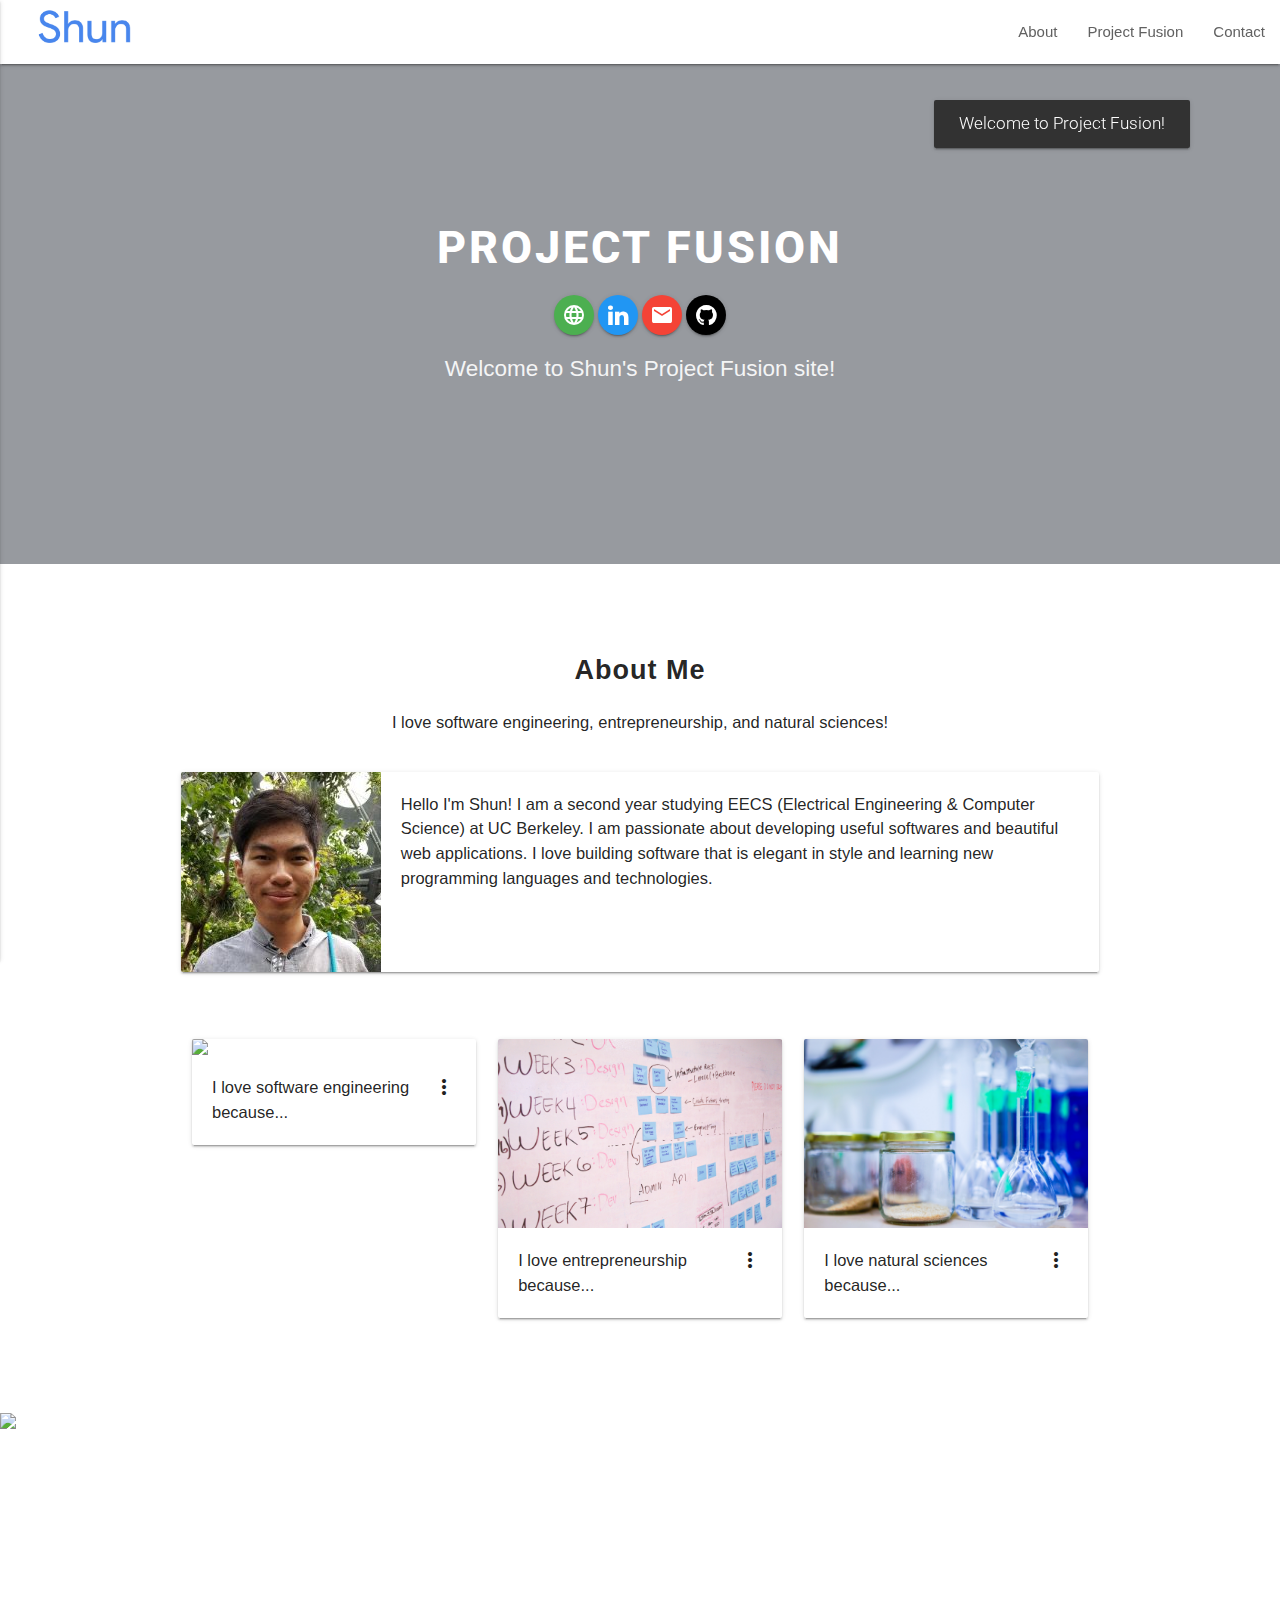
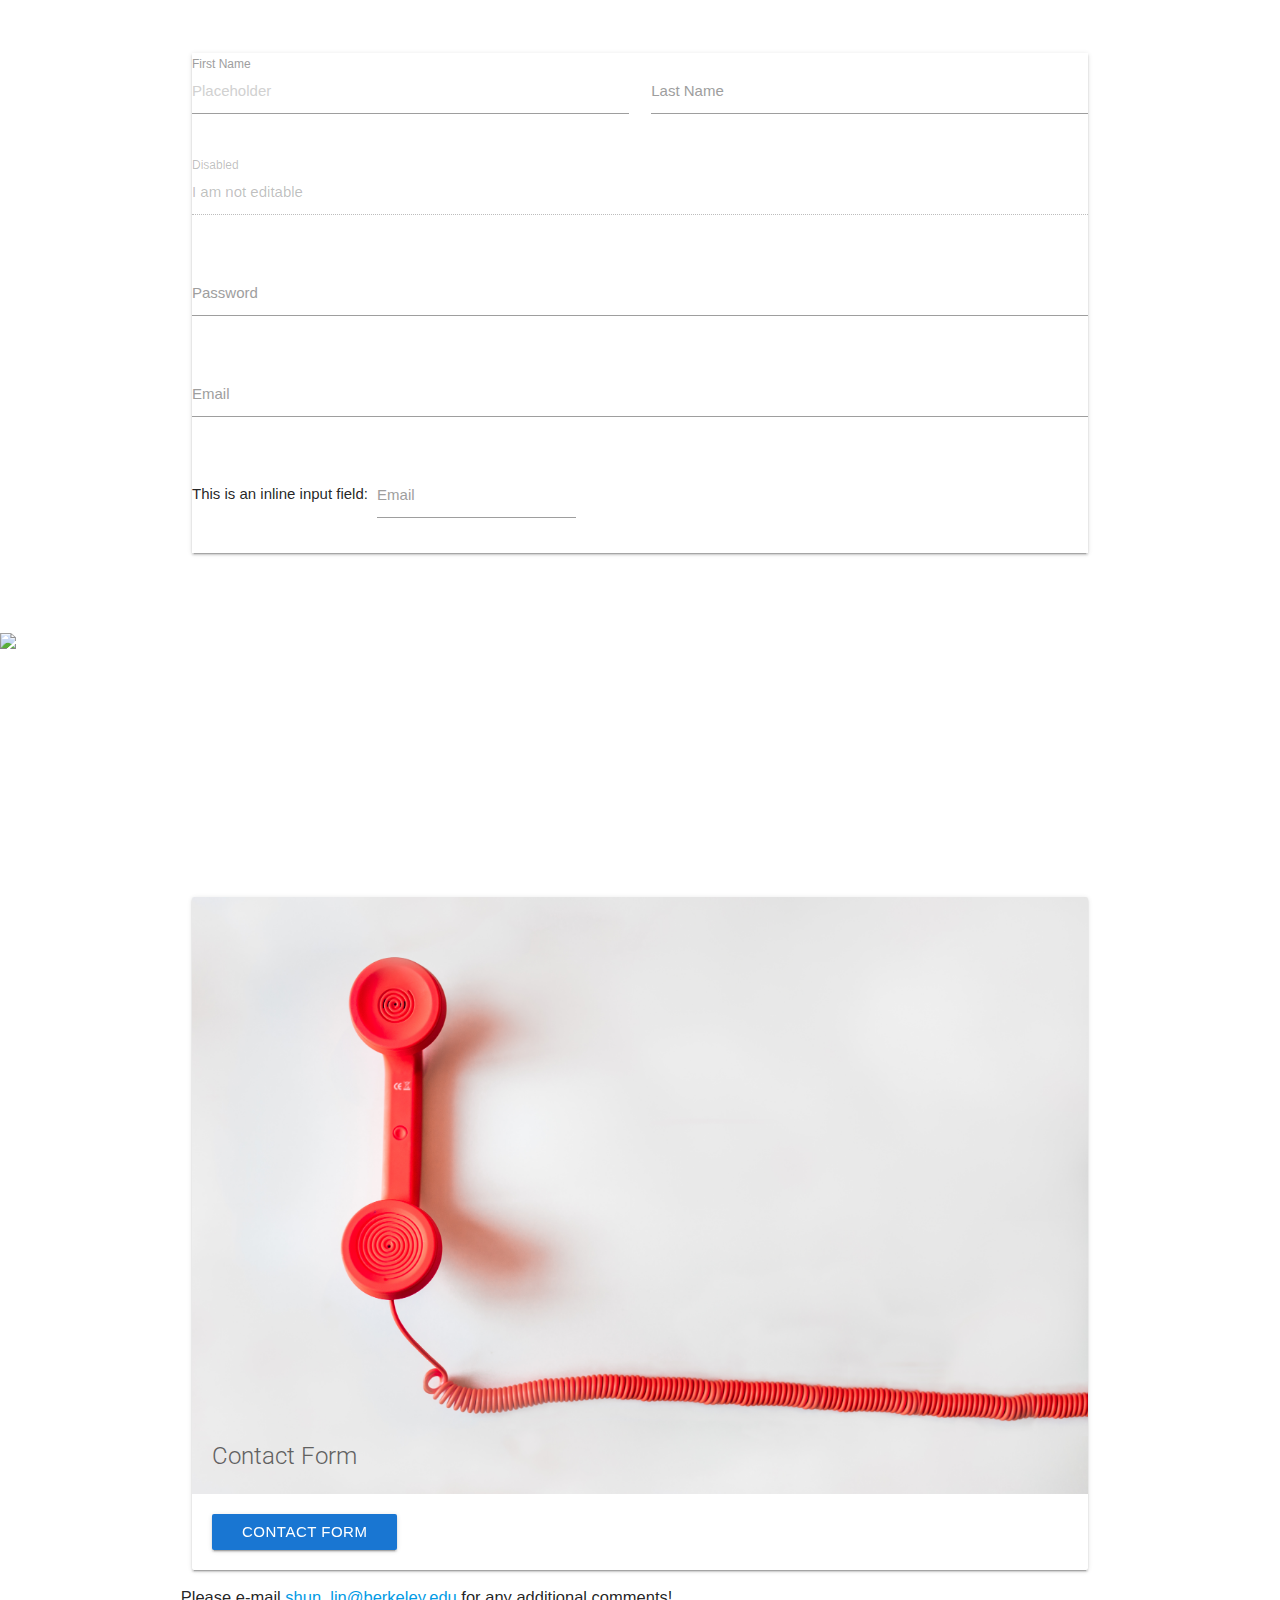
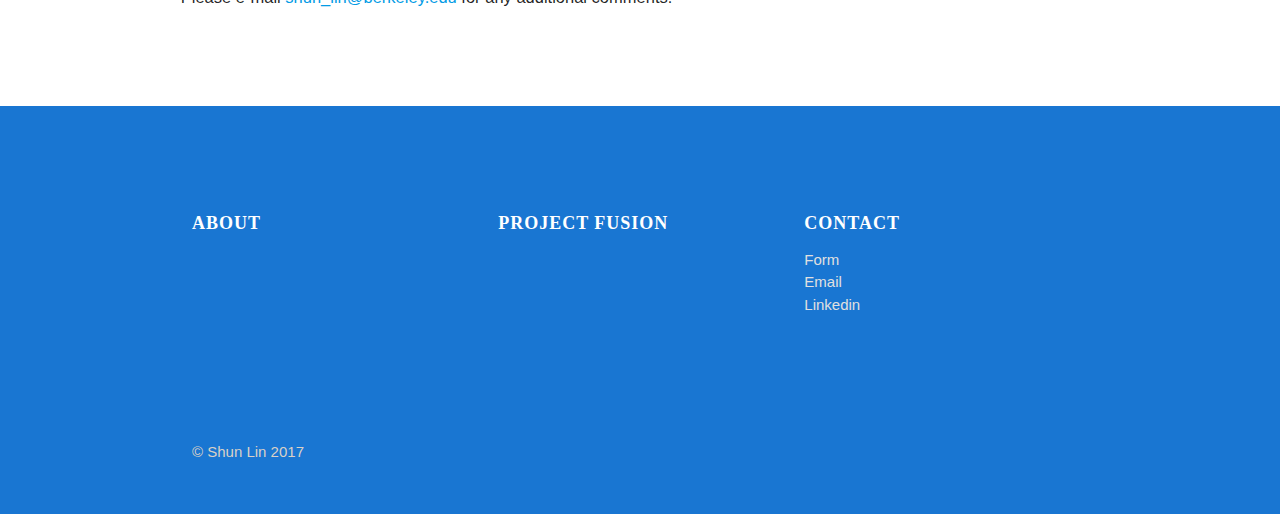
==== ProjectFusion.html @ 544c7315 "update project fusion" ====
<!DOCTYPE html>
<html lang="en-us" ng-app="MB" prefix="og: http://ogp.me/ns#">
<head>

  <!-- <base href="/"> -->
  <meta charset="UTF-8">
  <meta http-equiv="X-UA-Compatible" content="IE=edge,chrome=1" />
  <meta content='width=device-width, initial-scale=1.0, maximum-scale=1.0, user-scalable=0' name='viewport' />

  <!-- Meta Tags for gSuite -->
  <!--To be implemented -->

  <!-- FB Open Graph Tags -->
  <!--To be implemented -->

  <!-- Meta Tags for SEO -->
  <title>Shun Lin | Engineering + Medicine </title>
  <meta name='subject' content='Shun Lin' />
  <meta name='description' content="Welcome to Project Fusion. This is a project inspired by Capital One Summer Summit Challenge and using Yelp Fusion API to pick an eatery or experience for user" />
  <meta name='keywords' content='Project Fusion, Shun Lin, Shun Lin Berkeley, Shun, Lin, Berkeley, Shun Lin EECS, Shun Lin EECS Berkeley, Berkeley Shun Lin' />
  <meta name='url' content='http://shunlin.me' />
  <meta name='reply-to' content='shun_lin@berkeley.edu' />
  <meta name='copyright' content='Shun Lin' />
  <meta name='robots' content='index, follow' />

  <!-- FAVICON -->
  <link rel="apple-touch-icon" sizes="57x57" href="img/favicon/apple-icon-57x57.png">
  <link rel="apple-touch-icon" sizes="60x60" href="img/favicon/apple-icon-60x60.png">
  <link rel="apple-touch-icon" sizes="72x72" href="img/favicon/apple-icon-72x72.png">
  <link rel="apple-touch-icon" sizes="76x76" href="img/favicon/apple-icon-76x76.png">
  <link rel="apple-touch-icon" sizes="114x114" href="img/favicon/apple-icon-114x114.png">
  <link rel="apple-touch-icon" sizes="120x120" href="img/favicon/apple-icon-120x120.png">
  <link rel="apple-touch-icon" sizes="144x144" href="img/favicon/apple-icon-144x144.png">
  <link rel="apple-touch-icon" sizes="152x152" href="img/favicon/apple-icon-152x152.png">
  <link rel="apple-touch-icon" sizes="180x180" href="img/favicon/apple-icon-180x180.png">
  <link rel="icon" type="image/png" sizes="192x192"  href="img/favicon/android-icon-192x192.png">
  <link rel="icon" type="image/png" sizes="32x32" href="img/favicon/favicon-32x32.png">
  <link rel="icon" type="image/png" sizes="96x96" href="img/favicon/favicon-96x96.png">
  <link rel="icon" type="image/png" sizes="16x16" href="img/favicon/favicon-16x16.png">

  <!--Import Google Icon Font-->
  <link rel="stylesheet" href="https://fonts.googleapis.com/icon?family=Material+Icons">
  <!--Import Google Font-->
  <link href="https://fonts.googleapis.com/css?family=Roboto" rel="stylesheet" type="text/css">

  <!--preloader, change pace.css for different themes-->
  <!-- <script src="js/pace.js"></script> -->
  <!-- <link href="css/pace.css" rel="stylesheet" /> -->

  <!--Import materialize css-->
  <link rel="stylesheet" href="css/materialize.min.css">
  <!--Import cover css-->
  <link rel="stylesheet" href="css/cover.css">
  <!--Import centering css-->
  <link rel="stylesheet" href="css/centering.css">
  <!--Import overview.css-->
  <link rel="stylesheet" href="css/overview.css">
  <!--Import custom_tab.css-->
  <link rel="stylesheet" href="css/custom_tab.css">
  <!--Import font awesome (for icons only)-->
  <link rel="stylesheet" href="https://cdnjs.cloudflare.com/ajax/libs/font-awesome/4.4.0/css/font-awesome.min.css">
  <!--Import footer.css-->
  <link rel="stylesheet" href="css/footer.css">
  <!--Import Tinos Font for footer-->
  <link href="https://fonts.googleapis.com/css?family=Tinos" rel="stylesheet">

</head>

<!--side-navbar-->

<ul class="side-nav" id="mobile-demo">
  <li><a href="#about">About</a></li>
  <li><a href="#projfectfusion">Project Fusion</a></li>
  <li><a class="grey-text text-darken-2" href="#contact">Contact</a></li>
</ul>

<!--main-navbar-->
<div class="navbar-fixed">

    <nav class="white">
      <div class="nav-wrapper">
          <a href="index.html" class="brand-logo valign-wrapper">
              <img id="logo" class="responsive-img" width="170px" src="img/logo-long.jpg"> </img>
          </a>
          <a href="#" data-activates="mobile-demo" class="button-collapse grey-text text-darken-2"><i class="material-icons">menu</i></a>
          <ul class="right hide-on-med-and-down">
            <li><a class="dropdown-button grey-text text-darken-2" href="#about">About</a></li>
            <li><a class="dropdown-button grey-text text-darken-2" href="#projectfusion">Project Fusion</a></li>
            <li><a class="grey-text text-darken-2" href="#contact">Contact</a></li>
          </ul>
      </div>
    </nav>
</div>

<body>
  <!--cover-->
  <div class="cover-wrapper">
    <div class="cover valign-wrapper">
      <div class="text-container valign center">
        <h1 class="white-text">Project Fusion</span></h1>
        <div class="row">
          <a class="btn-floating waves-effect waves-light green" href="http://www.shunlin.me"><i class="material-icons">language</i></a>
          <a class="btn-floating waves-effect waves-light blue" href="https://www.linkedin.com/in/shun-lin-97505a103" target="_blank"><i class="fa fa-linkedin"></i></a>
          <a class="btn-floating waves-effect waves-light red" href="mailto:shun_lin@berkeley.edu"><i class="material-icons">email</i></a>
          <a class="btn-floating waves-effect waves-light black" href="https://github.com/shun-lin" target="_blank"><i class="fa fa-github"></i></a>
        </div>
        <p class="white-text"> Welcome to Shun's Project Fusion site! </p>
      </div>
    </div>
    <div class="shade-overlay"></div>
  </div>

  <!--about section-->
  <!--About header-->
  <a id="about" class="anchor"></a>
  <!--About contents-->
  <section id="about-contents" class="overview">
      <div class="container">
          <div class="row">
              <div class="tagline">
                  <div class="row center">
                      <h1 class="uppercase">About Me</h1>
                      <p> I love software engineering, entrepreneurship, and natural sciences! </p>
                  </div>
              </div>
              <!--intro card-->
              <div class="card horizontal hoverable">
                  <div class="card-image waves-effect waves-block waves-light">
                      <img src="img/shun.jpg"></img>
                  </div>
                  <div class="card-stacked">
                      <div class="card-content">
                          <p>Hello I'm Shun! I am a second year studying EECS (Electrical Engineering &amp; Computer Science) at UC Berkeley.
                             I am passionate about developing useful softwares and beautiful web applications. I love building software that is elegant in style and learning new programming languages and technologies.</p>
                      </div>
                  </div>
              </div>
              <br> </br>
              <!--Software Engineering-->
              <div class="col s12 m4">
                  <div class="card hoverable">
                      <div class="card-image waves-effect waves-block waves-light">
                          <img class="activator" src="img/engineering.jpeg"></img>
                      </div>
                      <div class="card-content">
                          <span class="card-title activator grey-text text-darken-4"><i class="material-icons right">more_vert</i></span>
                          <p>I love software engineering because...</p>
                      </div>
                      <div class="card-reveal">
                        <span class="card-title grey-text text-darken-4"><i class="material-icons right">close</i></span>
                        <p>I love software engineering because I love to <b>solve problems</b> and <b>learn new technologies</b>.  I started coding since my freshman year in college (my first language is MatLab) and I have enjoyed every second I spent programming.</p>
                      </div>
                  </div>
              </div>
              <!--Entrepreneurship-->
              <div class="col s12 m4">
                  <div class="card hoverable">
                      <div class="card-image waves-effect waves-block waves-light">
                          <img class="activator" src="img/entrepreneurship.jpg"></img>
                      </div>
                      <div class="card-content">
                          <span class="card-title activator grey-text text-darken-4"><i class="material-icons right">more_vert</i></span>
                          <p>I love entrepreneurship because...</p>
                      </div>
                      <div class="card-reveal">
                        <span class="card-title grey-text text-darken-4"><i class="material-icons right">close</i></span>
                        <p>I love entrepreneurship because I love to <b>lead people</b> and <b>develop different skill sets</b>. I seek for opportunities to improve my leadership skills and my problem solving skills.</p>
                      </div>
                  </div>
              </div>
              <!--Natural Sciences-->
              <div class="col s12 m4">
                  <div class="card hoverable">
                      <div class="card-image waves-effect waves-block waves-light">
                          <img class="activator" src="img/science.jpeg"></img>
                      </div>
                      <div class="card-content">
                          <span class="card-title activator grey-text text-darken-4"><i class="material-icons right">more_vert</i></span>
                          <p>I love natural sciences because...</p>
                      </div>
                      <div class="card-reveal">
                        <span class="card-title grey-text text-darken-4"><i class="material-icons right">close</i></span>
                        <p>I love natural sciences because I love to <b>learn different materials</b> and <b>develop scientific insights</b> of the world aroud me. </p>
                      </div>
                  </div>
              </div>
          </div>
      </div>
  </section>

  <!--projectfusion header-->
  <a id="projectfusion" class="anchor"></a>
  <div class="parallax-container">
    <div class="parallax">
      <div class="title-cover valign-wrapper">
        <div class="text-container valign center">
          <h3 class="white-text">Project Fusion</h3>
        </div>
      </div>
      <img style="width:100%;" src="img/experiences-header.jpeg"></img>
    </div>
  </div>
  <!--projectfusion contents-->
  <section id="projectfusion-contents" class="overview">
      <div class="container z-depth-1">
        <div class="row">
          <form class="col s12">
            <div class="row">
              <div class="input-field col s6">
                <input placeholder="Placeholder" id="first_name" type="text" class="validate">
                <label for="first_name">First Name</label>
              </div>
              <div class="input-field col s6">
                <input id="last_name" type="text" class="validate">
                <label for="last_name">Last Name</label>
              </div>
            </div>
              <div class="row">
                <div class="input-field col s12">
                  <input disabled value="I am not editable" id="disabled" type="text" class="validate">
                  <label for="disabled">Disabled</label>
                </div>
                </div>
                <div class="row">
                  <div class="input-field col s12">
                    <input id="password" type="password" class="validate">
                    <label for="password">Password</label>
                  </div>
                </div>
                <div class="row">
                  <div class="input-field col s12">
                    <input id="email" type="email" class="validate">
                    <label for="email">Email</label>
                  </div>
                </div>
                <div class="row">
                  <div class="col s12">
                    This is an inline input field:
                    <div class="input-field inline">
                      <input id="email" type="email" class="validate">
                      <label for="email" data-error="wrong" data-success="right">Email</label>
                    </div>
                  </div>
                </div>
              </form>
          </div>
      </div>
  </section>

  <!--contact header-->
  <a id="contact" class="anchor"></a>
  <div class="parallax-container">
    <div class="parallax">
      <div class="title-cover valign-wrapper">
        <div class="text-container valign center">
          <h3 class="white-text">Contact Me!</h3>
        </div>
      </div>
      <img style="width:100%;" src="img/contact-header.jpeg"></img>
    </div>
  </div>
  <!--contact contents-->
  <section id="contact-contents" class="overview">
      <div class="container">
        <div class="row">
            <!--form not ready card-->
            <div class="col s12 m12">
                <div class="card hoverable">
                    <div class="card-image">
                        <img src="img/contact.jpg"></img>
                        <span class="card-title grey-text text-darken-2">Contact Form</span>
                    </div>
                    <div class="card-content">
                        <a class="waves-effect waves-light btn blue darken-2" href="https://docs.google.com/forms/d/e/1FAIpQLSdgk-ip-oiTbtcq5eM1cN9ytzhysB80KHp7PC7Sc4t-BugulA/viewform" target="_blank">Contact Form</a>
                    </div>
                </div>
            </div>
            <p><strong>Please e-mail <a href="mailto:shun_lin@berkeley.edu"> shun_lin@berkeley.edu </a> for any additional comments!</strong></p>
        </div>
      </div>
  </section>

</body>

<!--footer-->
<footer class="page-footer">
	<div class="valign-wrapper footer-content">
		<div class="valign footer-container">
			<div class="container">
				<div class="row">
					<div class="col m4 s12">
						<h5><a class="white-text" href="#about">About</a></h5>

					</div>
					<div class="col m4 s12">
						<h5><a class="white-text" href="#projectfusion">Project Fusion</a></h5>
					</div>
					<div class="col m4 s12">
						<h5><a class="white-text" href="#contact">Contact</a></h5>
						<ul>
              <li><a class="grey-text text-lighten-2" href="#contact">Form</a></li>
							<li><a class="grey-text text-lighten-2" href="mailto:shun_lin@berkeley.edu">Email</a></li>
							<li><a class="grey-text text-lighten-2" href="https://www.linkedin.com/in/shun-lin-97505a103?trk=pub-pbmap" target="_blank">Linkedin</a></li>
						</ul>
					</div>
				</div>
			</div>
		</div>
	</div>

	<div class="container signature">
		<div class="row">
			<div class="col offset-m1 s8">
				<p>&copy; Shun Lin 2017</p>
			</div>
		</div>
	</div>
</footer>

<!--Import jQuery before materialize.js-->
<script type="text/javascript" src="js/jquery-3.1.1.min.js"></script>
<!--Import Materialize.js-->
<script type="text/javascript" src="js/materialize.min.js"></script>
<!--Import parallax.js-->
<script type="text/javascript" src="js/parallax.js"></script>
<!--Import intro_massage.js-->
<script type="text/javascript" src="js/project_fusion_intro_massage.js"></script>
<!--Import nav.js-->
<script type="text/javascript" src="js/nav.js"></script>
---- css/pace.css ----
.pace {
  -webkit-pointer-events: none;
  pointer-events: none;

  -webkit-user-select: none;
  -moz-user-select: none;
  user-select: none;

  -webkit-box-sizing: border-box;
  -moz-box-sizing: border-box;
  -ms-box-sizing: border-box;
  -o-box-sizing: border-box;
  box-sizing: border-box;

  -webkit-border-radius: 10px;
  -moz-border-radius: 10px;
  border-radius: 10px;

  -webkit-background-clip: padding-box;
  -moz-background-clip: padding;
  background-clip: padding-box;

  z-index: 2000;
  position: fixed;
  margin: auto;
  top: 12px;
  left: 0;
  right: 0;
  bottom: 0;
  width: 200px;
  height: 50px;
  overflow: hidden;
}

.pace .pace-progress {
  -webkit-box-sizing: border-box;
  -moz-box-sizing: border-box;
  -ms-box-sizing: border-box;
  -o-box-sizing: border-box;
  box-sizing: border-box;

  -webkit-border-radius: 2px;
  -moz-border-radius: 2px;
  border-radius: 2px;

  -webkit-background-clip: padding-box;
  -moz-background-clip: padding;
  background-clip: padding-box;

  -webkit-transform: translate3d(0, 0, 0);
  transform: translate3d(0, 0, 0);

  display: block;
  position: absolute;
  right: 100%;
  margin-right: -7px;
  width: 93%;
  top: 7px;
  height: 14px;
  font-size: 12px;
  background: #4885ed;
  color: #4885ed;
  line-height: 60px;
  font-weight: bold;
  font-family: Helvetica, Arial, "Lucida Grande", sans-serif;

  -webkit-box-shadow: 120px 0 #fff, 240px 0 #fff;
  -ms-box-shadow: 120px 0 #fff, 240px 0 #fff;
  box-shadow: 120px 0 #fff, 240px 0 #fff;
}

.pace .pace-progress:after {
  content: attr(data-progress-text);
  display: inline-block;
  position: fixed;
  width: 45px;
  text-align: right;
  right: 0;
  padding-right: 16px;
  top: 4px;
}

.pace .pace-progress[data-progress-text="0%"]:after { right: -200px }
.pace .pace-progress[data-progress-text="1%"]:after { right: -198.14px }
.pace .pace-progress[data-progress-text="2%"]:after { right: -196.28px }
.pace .pace-progress[data-progress-text="3%"]:after { right: -194.42px }
.pace .pace-progress[data-progress-text="4%"]:after { right: -192.56px }
.pace .pace-progress[data-progress-text="5%"]:after { right: -190.7px }
.pace .pace-progress[data-progress-text="6%"]:after { right: -188.84px }
.pace .pace-progress[data-progress-text="7%"]:after { right: -186.98px }
.pace .pace-progress[data-progress-text="8%"]:after { right: -185.12px }
.pace .pace-progress[data-progress-text="9%"]:after { right: -183.26px }
.pace .pace-progress[data-progress-text="10%"]:after { right: -181.4px }
.pace .pace-progress[data-progress-text="11%"]:after { right: -179.54px }
.pace .pace-progress[data-progress-text="12%"]:after { right: -177.68px }
.pace .pace-progress[data-progress-text="13%"]:after { right: -175.82px }
.pace .pace-progress[data-progress-text="14%"]:after { right: -173.96px }
.pace .pace-progress[data-progress-text="15%"]:after { right: -172.1px }
.pace .pace-progress[data-progress-text="16%"]:after { right: -170.24px }
.pace .pace-progress[data-progress-text="17%"]:after { right: -168.38px }
.pace .pace-progress[data-progress-text="18%"]:after { right: -166.52px }
.pace .pace-progress[data-progress-text="19%"]:after { right: -164.66px }
.pace .pace-progress[data-progress-text="20%"]:after { right: -162.8px }
.pace .pace-progress[data-progress-text="21%"]:after { right: -160.94px }
.pace .pace-progress[data-progress-text="22%"]:after { right: -159.08px }
.pace .pace-progress[data-progress-text="23%"]:after { right: -157.22px }
.pace .pace-progress[data-progress-text="24%"]:after { right: -155.36px }
.pace .pace-progress[data-progress-text="25%"]:after { right: -153.5px }
.pace .pace-progress[data-progress-text="26%"]:after { right: -151.64px }
.pace .pace-progress[data-progress-text="27%"]:after { right: -149.78px }
.pace .pace-progress[data-progress-text="28%"]:after { right: -147.92px }
.pace .pace-progress[data-progress-text="29%"]:after { right: -146.06px }
.pace .pace-progress[data-progress-text="30%"]:after { right: -144.2px }
.pace .pace-progress[data-progress-text="31%"]:after { right: -142.34px }
.pace .pace-progress[data-progress-text="32%"]:after { right: -140.48px }
.pace .pace-progress[data-progress-text="33%"]:after { right: -138.62px }
.pace .pace-progress[data-progress-text="34%"]:after { right: -136.76px }
.pace .pace-progress[data-progress-text="35%"]:after { right: -134.9px }
.pace .pace-progress[data-progress-text="36%"]:after { right: -133.04px }
.pace .pace-progress[data-progress-text="37%"]:after { right: -131.18px }
.pace .pace-progress[data-progress-text="38%"]:after { right: -129.32px }
.pace .pace-progress[data-progress-text="39%"]:after { right: -127.46px }
.pace .pace-progress[data-progress-text="40%"]:after { right: -125.6px }
.pace .pace-progress[data-progress-text="41%"]:after { right: -123.74px }
.pace .pace-progress[data-progress-text="42%"]:after { right: -121.88px }
.pace .pace-progress[data-progress-text="43%"]:after { right: -120.02px }
.pace .pace-progress[data-progress-text="44%"]:after { right: -118.16px }
.pace .pace-progress[data-progress-text="45%"]:after { right: -116.3px }
.pace .pace-progress[data-progress-text="46%"]:after { right: -114.44px }
.pace .pace-progress[data-progress-text="47%"]:after { right: -112.58px }
.pace .pace-progress[data-progress-text="48%"]:after { right: -110.72px }
.pace .pace-progress[data-progress-text="49%"]:after { right: -108.86px }
.pace .pace-progress[data-progress-text="50%"]:after { right: -107px }
.pace .pace-progress[data-progress-text="51%"]:after { right: -105.14px }
.pace .pace-progress[data-progress-text="52%"]:after { right: -103.28px }
.pace .pace-progress[data-progress-text="53%"]:after { right: -101.42px }
.pace .pace-progress[data-progress-text="54%"]:after { right: -99.56px }
.pace .pace-progress[data-progress-text="55%"]:after { right: -97.7px }
.pace .pace-progress[data-progress-text="56%"]:after { right: -95.84px }
.pace .pace-progress[data-progress-text="57%"]:after { right: -93.98px }
.pace .pace-progress[data-progress-text="58%"]:after { right: -92.12px }
.pace .pace-progress[data-progress-text="59%"]:after { right: -90.26px }
.pace .pace-progress[data-progress-text="60%"]:after { right: -88.4px }
.pace .pace-progress[data-progress-text="61%"]:after { right: -86.53999999999999px }
.pace .pace-progress[data-progress-text="62%"]:after { right: -84.68px }
.pace .pace-progress[data-progress-text="63%"]:after { right: -82.82px }
.pace .pace-progress[data-progress-text="64%"]:after { right: -80.96000000000001px }
.pace .pace-progress[data-progress-text="65%"]:after { right: -79.1px }
.pace .pace-progress[data-progress-text="66%"]:after { right: -77.24px }
.pace .pace-progress[data-progress-text="67%"]:after { right: -75.38px }
.pace .pace-progress[data-progress-text="68%"]:after { right: -73.52px }
.pace .pace-progress[data-progress-text="69%"]:after { right: -71.66px }
.pace .pace-progress[data-progress-text="70%"]:after { right: -69.8px }
.pace .pace-progress[data-progress-text="71%"]:after { right: -67.94px }
.pace .pace-progress[data-progress-text="72%"]:after { right: -66.08px }
.pace .pace-progress[data-progress-text="73%"]:after { right: -64.22px }
.pace .pace-progress[data-progress-text="74%"]:after { right: -62.36px }
.pace .pace-progress[data-progress-text="75%"]:after { right: -60.5px }
.pace .pace-progress[data-progress-text="76%"]:after { right: -58.64px }
.pace .pace-progress[data-progress-text="77%"]:after { right: -56.78px }
.pace .pace-progress[data-progress-text="78%"]:after { right: -54.92px }
.pace .pace-progress[data-progress-text="79%"]:after { right: -53.06px }
.pace .pace-progress[data-progress-text="80%"]:after { right: -51.2px }
.pace .pace-progress[data-progress-text="81%"]:after { right: -49.34px }
.pace .pace-progress[data-progress-text="82%"]:after { right: -47.480000000000004px }
.pace .pace-progress[data-progress-text="83%"]:after { right: -45.62px }
.pace .pace-progress[data-progress-text="84%"]:after { right: -43.76px }
.pace .pace-progress[data-progress-text="85%"]:after { right: -41.9px }
.pace .pace-progress[data-progress-text="86%"]:after { right: -40.04px }
.pace .pace-progress[data-progress-text="87%"]:after { right: -38.18px }
.pace .pace-progress[data-progress-text="88%"]:after { right: -36.32px }
.pace .pace-progress[data-progress-text="89%"]:after { right: -34.46px }
.pace .pace-progress[data-progress-text="90%"]:after { right: -32.6px }
.pace .pace-progress[data-progress-text="91%"]:after { right: -30.740000000000002px }
.pace .pace-progress[data-progress-text="92%"]:after { right: -28.880000000000003px }
.pace .pace-progress[data-progress-text="93%"]:after { right: -27.02px }
.pace .pace-progress[data-progress-text="94%"]:after { right: -25.16px }
.pace .pace-progress[data-progress-text="95%"]:after { right: -23.3px }
.pace .pace-progress[data-progress-text="96%"]:after { right: -21.439999999999998px }
.pace .pace-progress[data-progress-text="97%"]:after { right: -19.58px }
.pace .pace-progress[data-progress-text="98%"]:after { right: -17.72px }
.pace .pace-progress[data-progress-text="99%"]:after { right: -15.86px }
.pace .pace-progress[data-progress-text="100%"]:after { right: -14px }


.pace .pace-activity {
  position: absolute;
  width: 100%;
  height: 28px;
  z-index: 2001;
  box-shadow: inset 0 0 0 2px #4885ed, inset 0 0 0 7px #FFF;
  border-radius: 10px;
}

.pace.pace-inactive {
  display: none;
}

body >:not(.pace),
body:before,
body:after {
    -webkit-transition: opacity 1s ease-in-out;
    -moz-transition: opacity 1s ease-in-out;
    -o-transition: opacity 1s ease-in-out;
    -ms-transition: opacity 1s ease-in-out;
    transition: opacity 1s ease-in-out
}

body:not(.pace-done) >:not(.pace),
body:not(.pace-done):before,
body:not(.pace-done):after {
    /*display: none;*/
    opacity: 0;
}
---- css/cover.css ----
.cover-wrapper, footer.page-footer {
    background-position: center center;
}

.cover-wrapper, a.anchor, div#main-wrapper {
    position: relative;
}

.parallax-container .title-cover {
    width: 100%;
    height: 180px;
    margin-bottom: 2em;
    overflow: hidden;
}

.parallax-container .title-cover .text-container {
    width: 100%;
    padding-left: .8em;
    padding-right: .8em;
    z-index: 999;
}
.parallax-container .title-cover .text-container h3 {
    font-family: "Open Sans", sans-serif;
    font-size: 1.8em;
    font-weight: 600;
    letter-spacing: 2px;
    margin-bottom: .2em;
}
.parallax-container .title-cover .text-container p {
    font-family: Gidole, sans-serif;
    font-size: 1.2em;
    font-weight: 200;
    opacity: .9;
    max-width: 80%;
    margin: .4em auto auto;
}

.cover-wrapper {
    height: 500px;
    background-image: url(../img/cover.jpeg);
    background-size: cover;
    background-repeat: no-repeat;
}

.cover-wrapper canvas.particles-js-canvas-el {
    top: 0;
    left: 0;
    position: absolute;
}
.cover-wrapper .cover {
    text-align: center;
    width: 100%;
    height: 500px;
    overflow: hidden;
}
.cover-wrapper .cover img {
    position: absolute;
    top: 0;
    left: 50%;
    -webkit-transform: translateX(-50%);
    transform: translateX(-50%);
    height: 500px;
}
.cover-wrapper .cover .text-container {
    margin: auto;
    width: 70%;
    z-index: 1;
}
.cover-wrapper .cover .text-container h1 {
    font-family: "Roboto", sans-serif;
    font-size: 3.2em;
    font-weight: 800;
    letter-spacing: 3px;
    text-transform: uppercase;
    margin: auto auto 1.5rem;
    width: 100%;;
    }

.cover-wrapper .cover .text-container p {
    font-family: "Roboto", sans-serif;
    font-size: 1.2em;
    font-weight: 400;
    opacity: .9;
    margin-top: .4em;
    line-height: 1.8rem;
}

.cover-wrapper .cover .text-container h1 {
    font-size: 3em;
}
.cover-wrapper .cover .text-container p {
    font-size: 1.5em;
}

a.anchor {
    display: block;
    top: -64px;
    visibility: hidden;
}

div.shade-overlay {
    position: absolute;
    top: 0;
    left: 0;
    width: 100%;
    height: 100%;
    background-color: #2F3540;
    opacity: .5;
}
---- css/centering.css ----
.row, .row .col.s1, .row .col.s10, .row .col.s11, .row .col.s12, .row .col.s2, .row .col.s3, .row .col.s4, .row .col.s5, .row .col.s7, .row .col.s8, .row .col.s9 {
    margin-left: auto;
}
---- css/overview.css ----
section.overview h1, section.overview h2 {
    font-family: "Ropa Sans", sans-serif;
    letter-spacing: 1px;
}
section.overview {
    background-color: #fff;
    padding-top: 4em;
    padding-bottom: 4em;
}
section.overview h1 {
    font-size: 1.8em;
    font-weight: 700;
}
section.overview p {
    font-size: 1.1em;
}
section.overview div.tagline {
    margin: auto;
    width: 70%}
@media only screen and (max-width:600px) {
    section.overview div.tagline h1 {
    font-size: 1.4em;
}
section.overview div.tagline p {
    font-size: 1em;
}
}section.overview h2 {
    font-size: 1.2em;
    font-weight: 800;
    margin-top: 0;
}
---- css/custom_tab.css ----
.tabs .indicator {
    /* blue darken-2 */
    background-color: #1976d2 !important;
}

.tabs .tab a {
    /* blue */
    color: #2196f3 !important;
}

.tabs .tab a:hover, .tabs .tab a.active {
  /* blue darken-2 */
  color: #1976d2 !important;
}
---- css/footer.css ----
footer.page-footer {
    margin-top: 0;
    min-height: 400px;
    background-color: #1976d2;
    // background-image: url(../img/footer-background.png);
    background-size: 100% auto;
}
footer.page-footer div.footer-content {
    height: 300px;
}
footer.page-footer div.footer-content div.footer-container {
    width: 100%}
footer.page-footer div.footer-content div.footer-container h5 {
    font-family: "Tinos", sans-serif;
    font-size: 1.2em;
    font-weight: 800;
    letter-spacing: 1px;
    text-transform: uppercase;
}
footer.page-footer div.footer-content div.footer-container ul li a:hover {
    color: #fff!important;
    -webkit-transition: all ease .4s;
    transition: all ease .4s;
}
@media only screen and (max-width:992px) {
    nav a.brand-logo div.logo img {
    -webkit-transform: translateX(-100px);
    transform: translateX(-100px);
}
footer.page-footer div.footer-content {
    height: 320px;
}
footer.page-footer div.footer-content div.footer-container h5 {
    font-size: .9em;
}
}@media only screen and (max-width:600px) {
    footer.page-footer {
    background-size: auto 100%}
footer.page-footer div.footer-content {
    height: 720px;
}
footer.page-footer div.footer-content ul li {
    padding: 3px 0;
}
}footer.page-footer div.signature {
    color: #D9D1C7;
    padding-bottom: 1em;
}
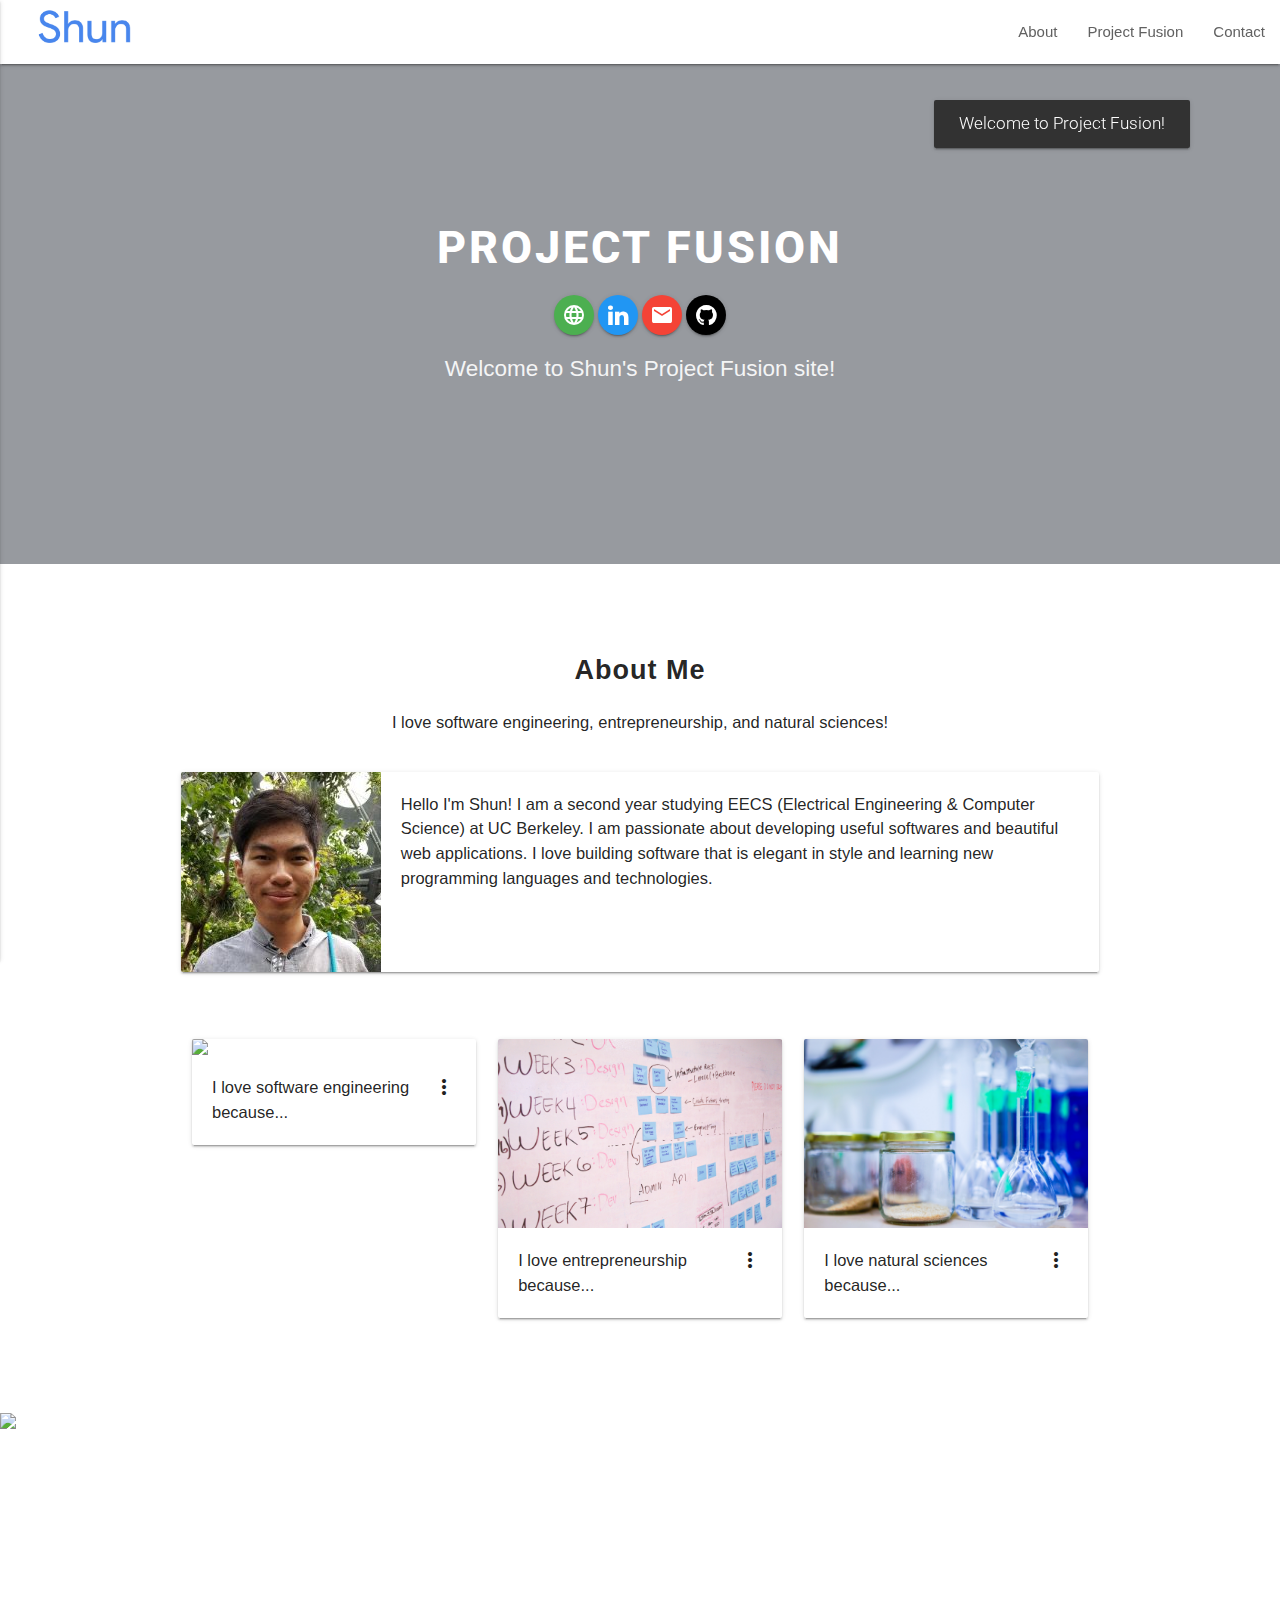
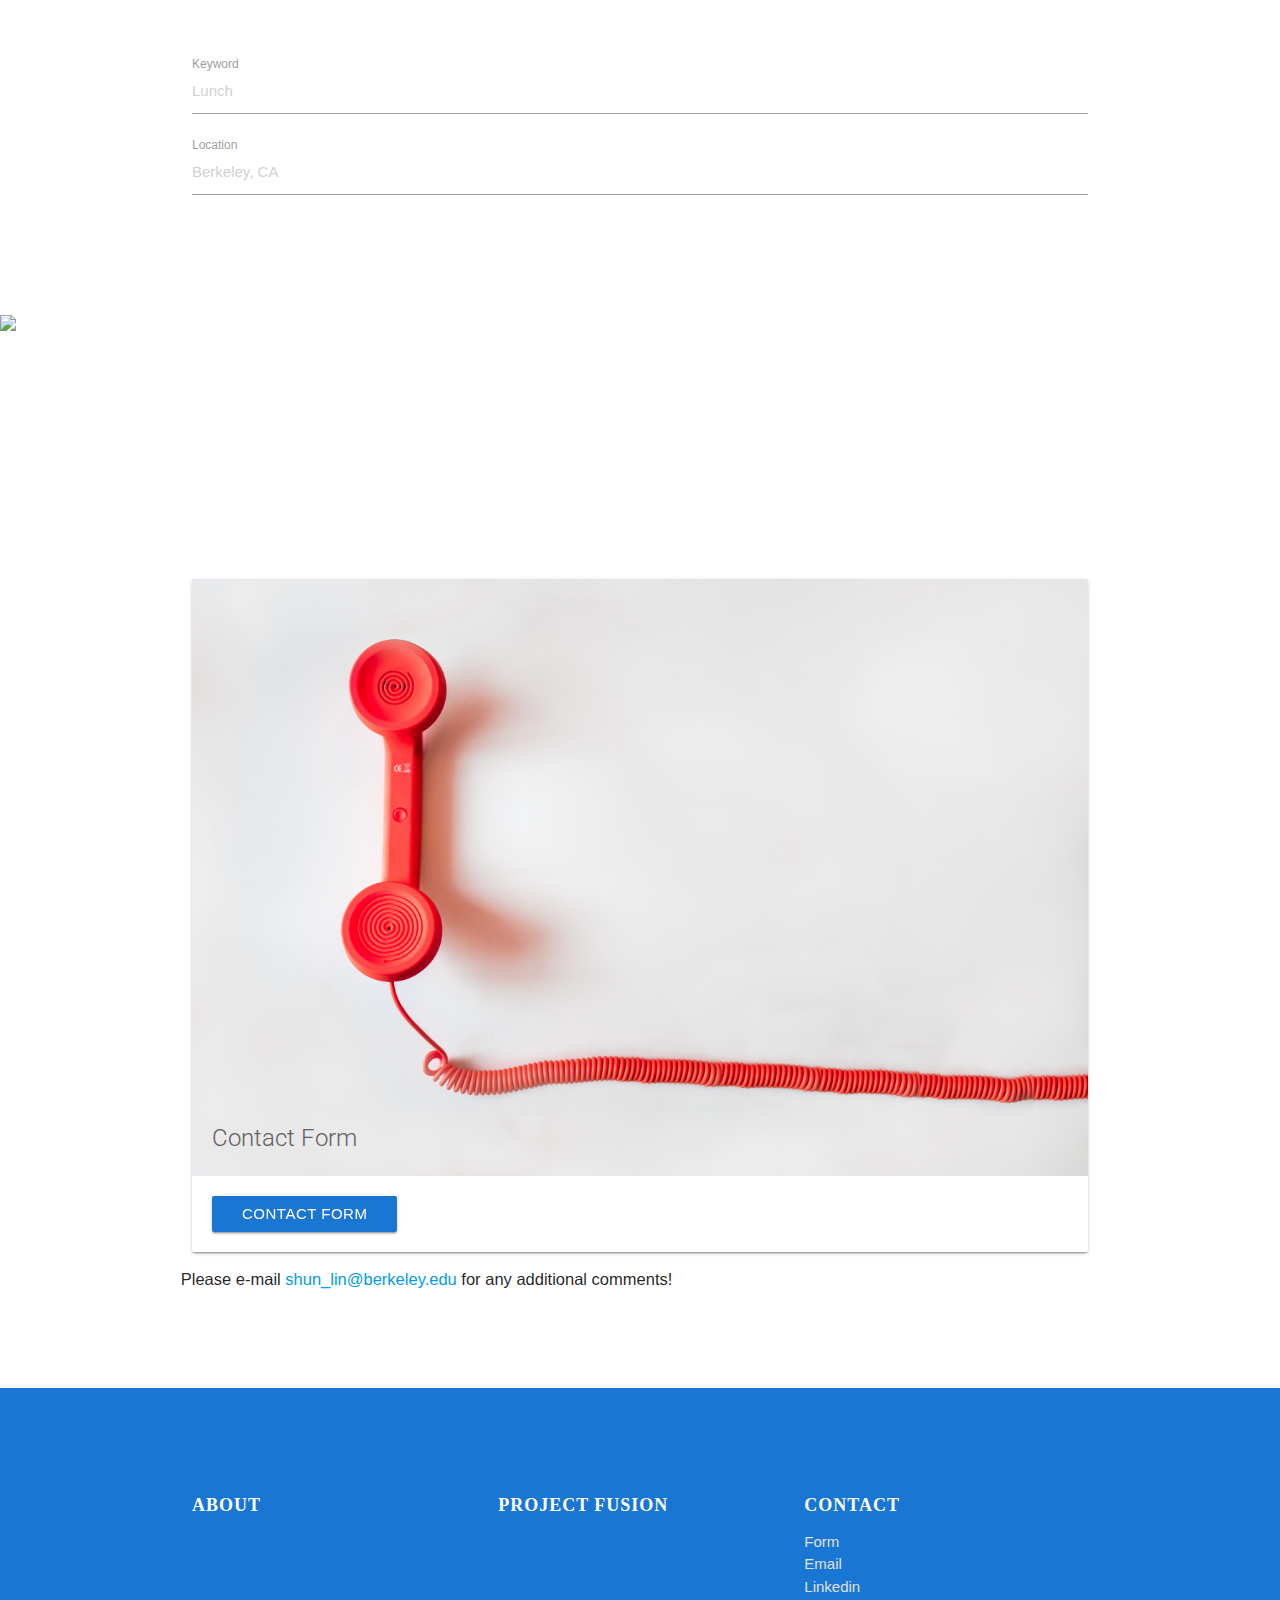
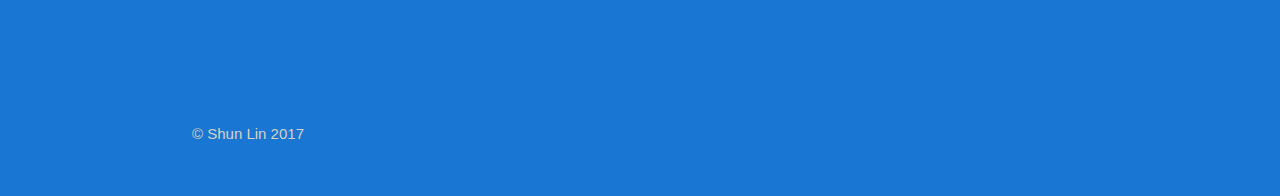
==== commit 3d92c057: "update form" ====
--- a/ProjectFusion.html
+++ b/ProjectFusion.html
@@ -202,46 +202,20 @@
   </div>
   <!--projectfusion contents-->
   <section id="projectfusion-contents" class="overview">
-      <div class="container z-depth-1">
-        <div class="row">
-          <form class="col s12">
-            <div class="row">
-              <div class="input-field col s6">
-                <input placeholder="Placeholder" id="first_name" type="text" class="validate">
-                <label for="first_name">First Name</label>
-              </div>
-              <div class="input-field col s6">
-                <input id="last_name" type="text" class="validate">
-                <label for="last_name">Last Name</label>
-              </div>
-            </div>
-              <div class="row">
-                <div class="input-field col s12">
-                  <input disabled value="I am not editable" id="disabled" type="text" class="validate">
-                  <label for="disabled">Disabled</label>
-                </div>
-                </div>
-                <div class="row">
-                  <div class="input-field col s12">
-                    <input id="password" type="password" class="validate">
-                    <label for="password">Password</label>
-                  </div>
-                </div>
-                <div class="row">
-                  <div class="input-field col s12">
-                    <input id="email" type="email" class="validate">
-                    <label for="email">Email</label>
-                  </div>
-                </div>
-                <div class="row">
-                  <div class="col s12">
-                    This is an inline input field:
-                    <div class="input-field inline">
-                      <input id="email" type="email" class="validate">
-                      <label for="email" data-error="wrong" data-success="right">Email</label>
-                    </div>
-                  </div>
-                </div>
+      <div class="container">
+          <div class="row">
+              <form class="col s12">
+                  <div class="row">
+                      <div class="input-field col s12">
+                          <input placeholder="Lunch" id="Keyword" type="text" class="validate">
+                          <label for="first_name">Keyword</label>
+                      </div>
+                      <div class="input-field col s12">
+                          <input placeholder="Berkeley, CA" id="Location" type="text" class="validate">
+                          <label for="Location">Location</label>
+                      </div>
+                  </div>
+        
               </form>
           </div>
       </div>
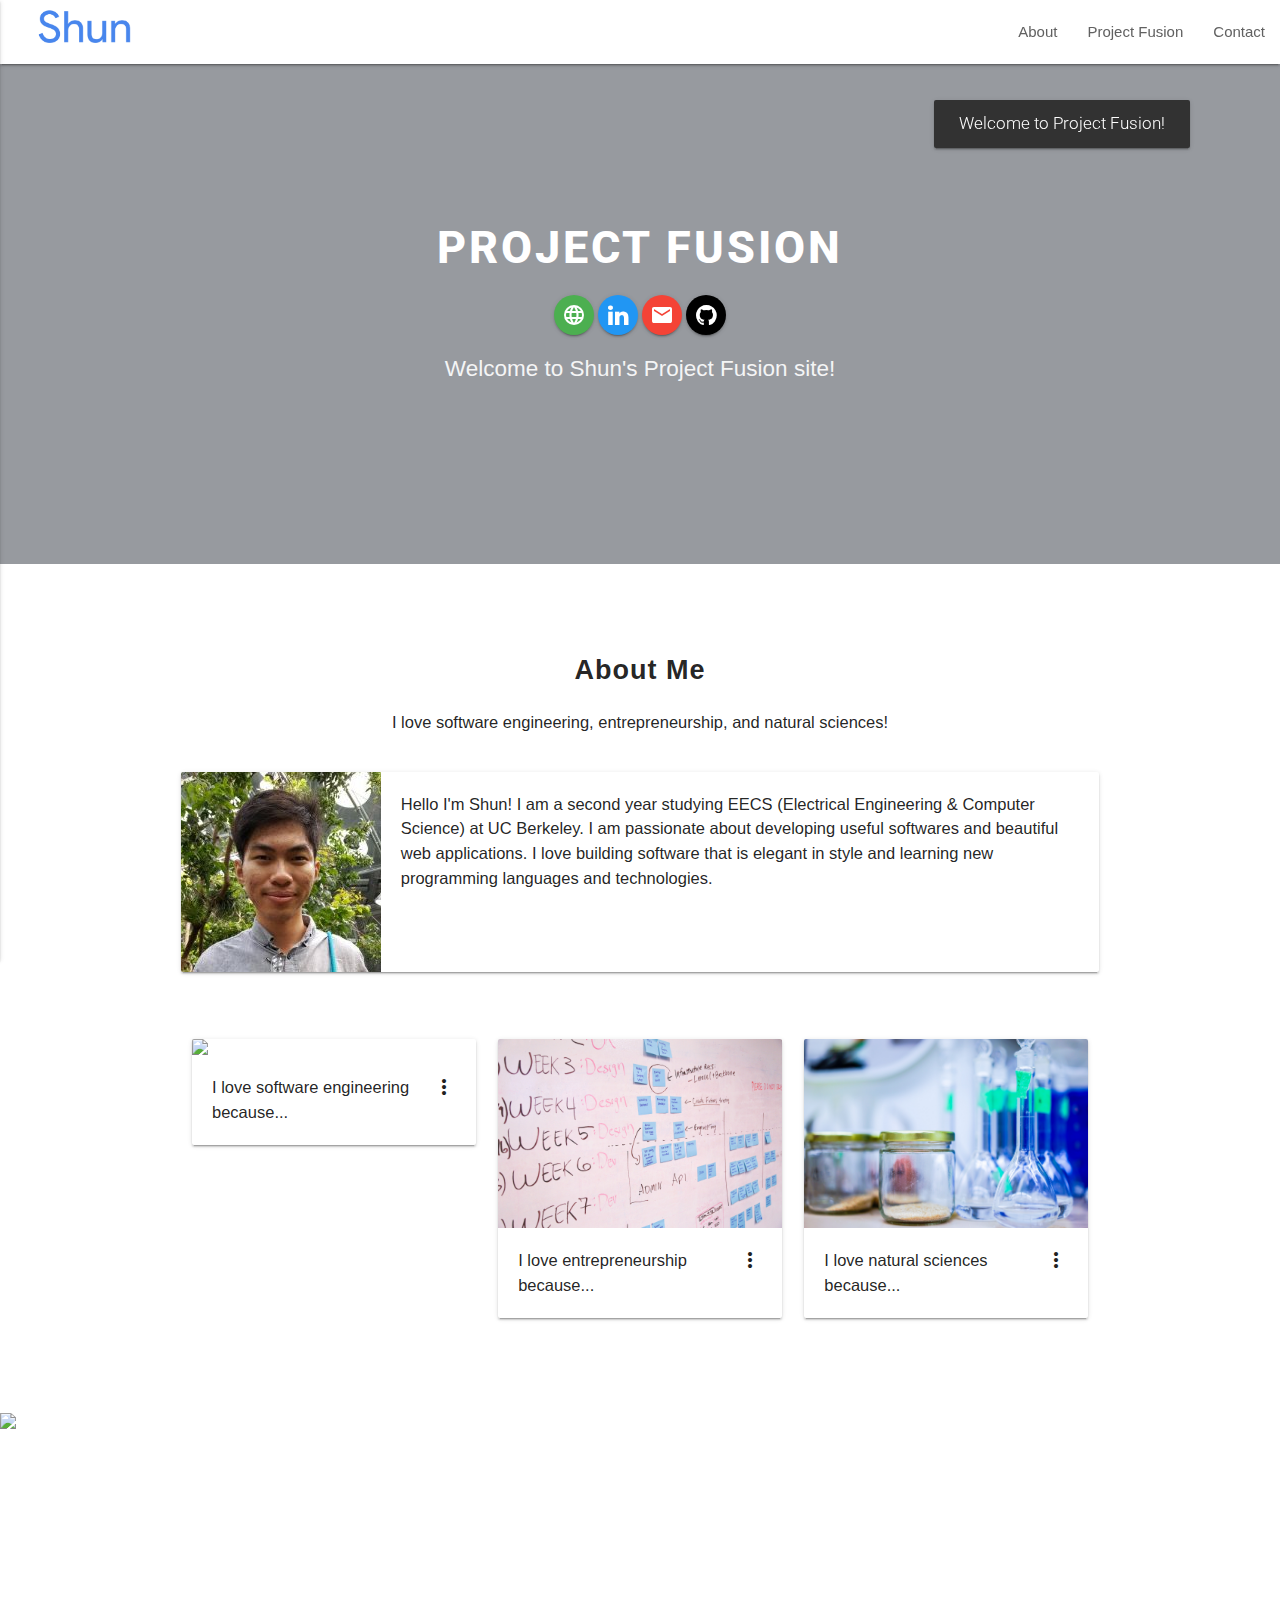
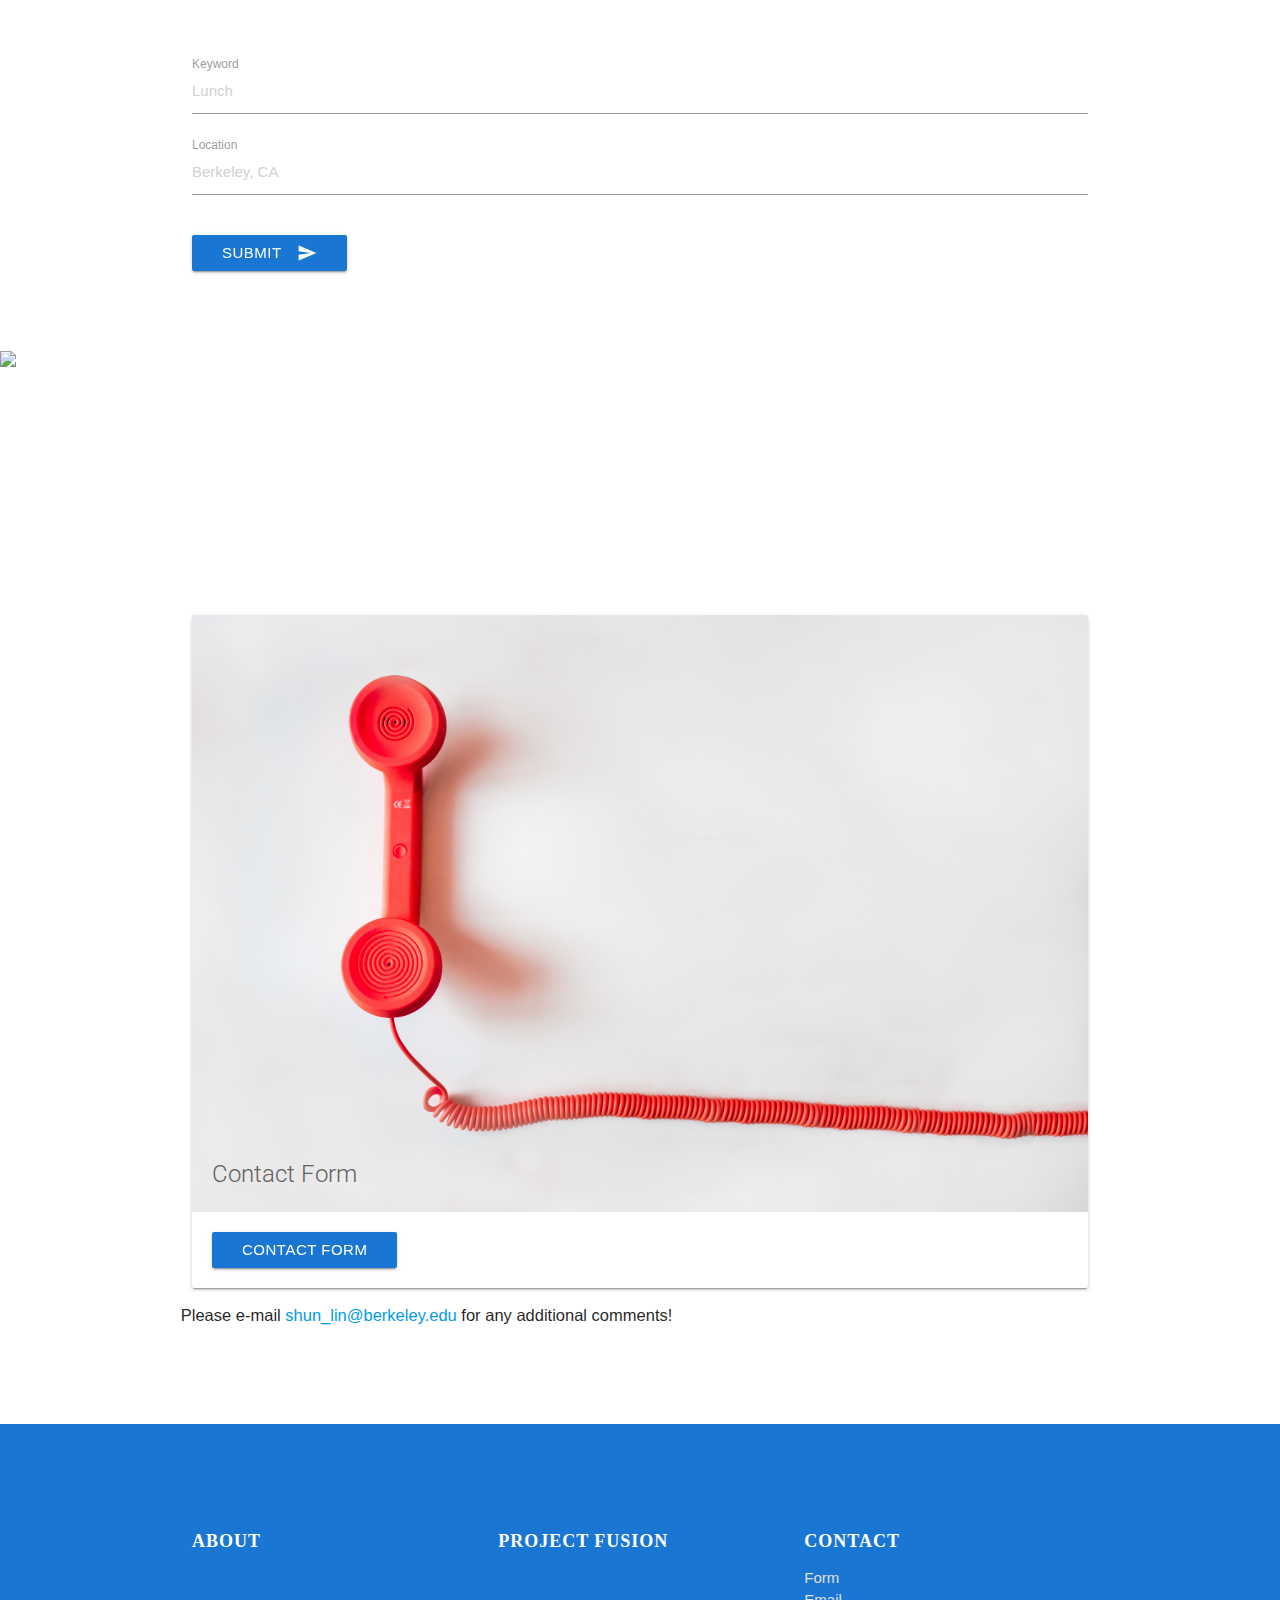
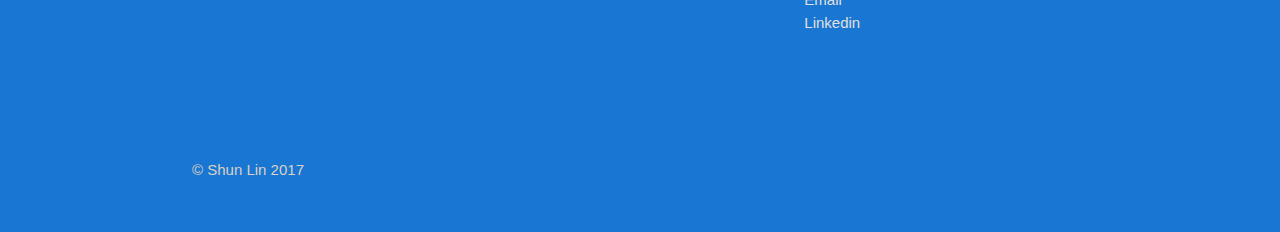
==== commit 4eb47760: "update button" ====
--- a/ProjectFusion.html
+++ b/ProjectFusion.html
@@ -215,7 +215,9 @@
                           <label for="Location">Location</label>
                       </div>
                   </div>
-        
+                  <button class="btn waves-effect waves-light blue darken-2" type="submit" name="action">Submit
+                    <i class="material-icons right">send</i>
+                  </button>
               </form>
           </div>
       </div>
